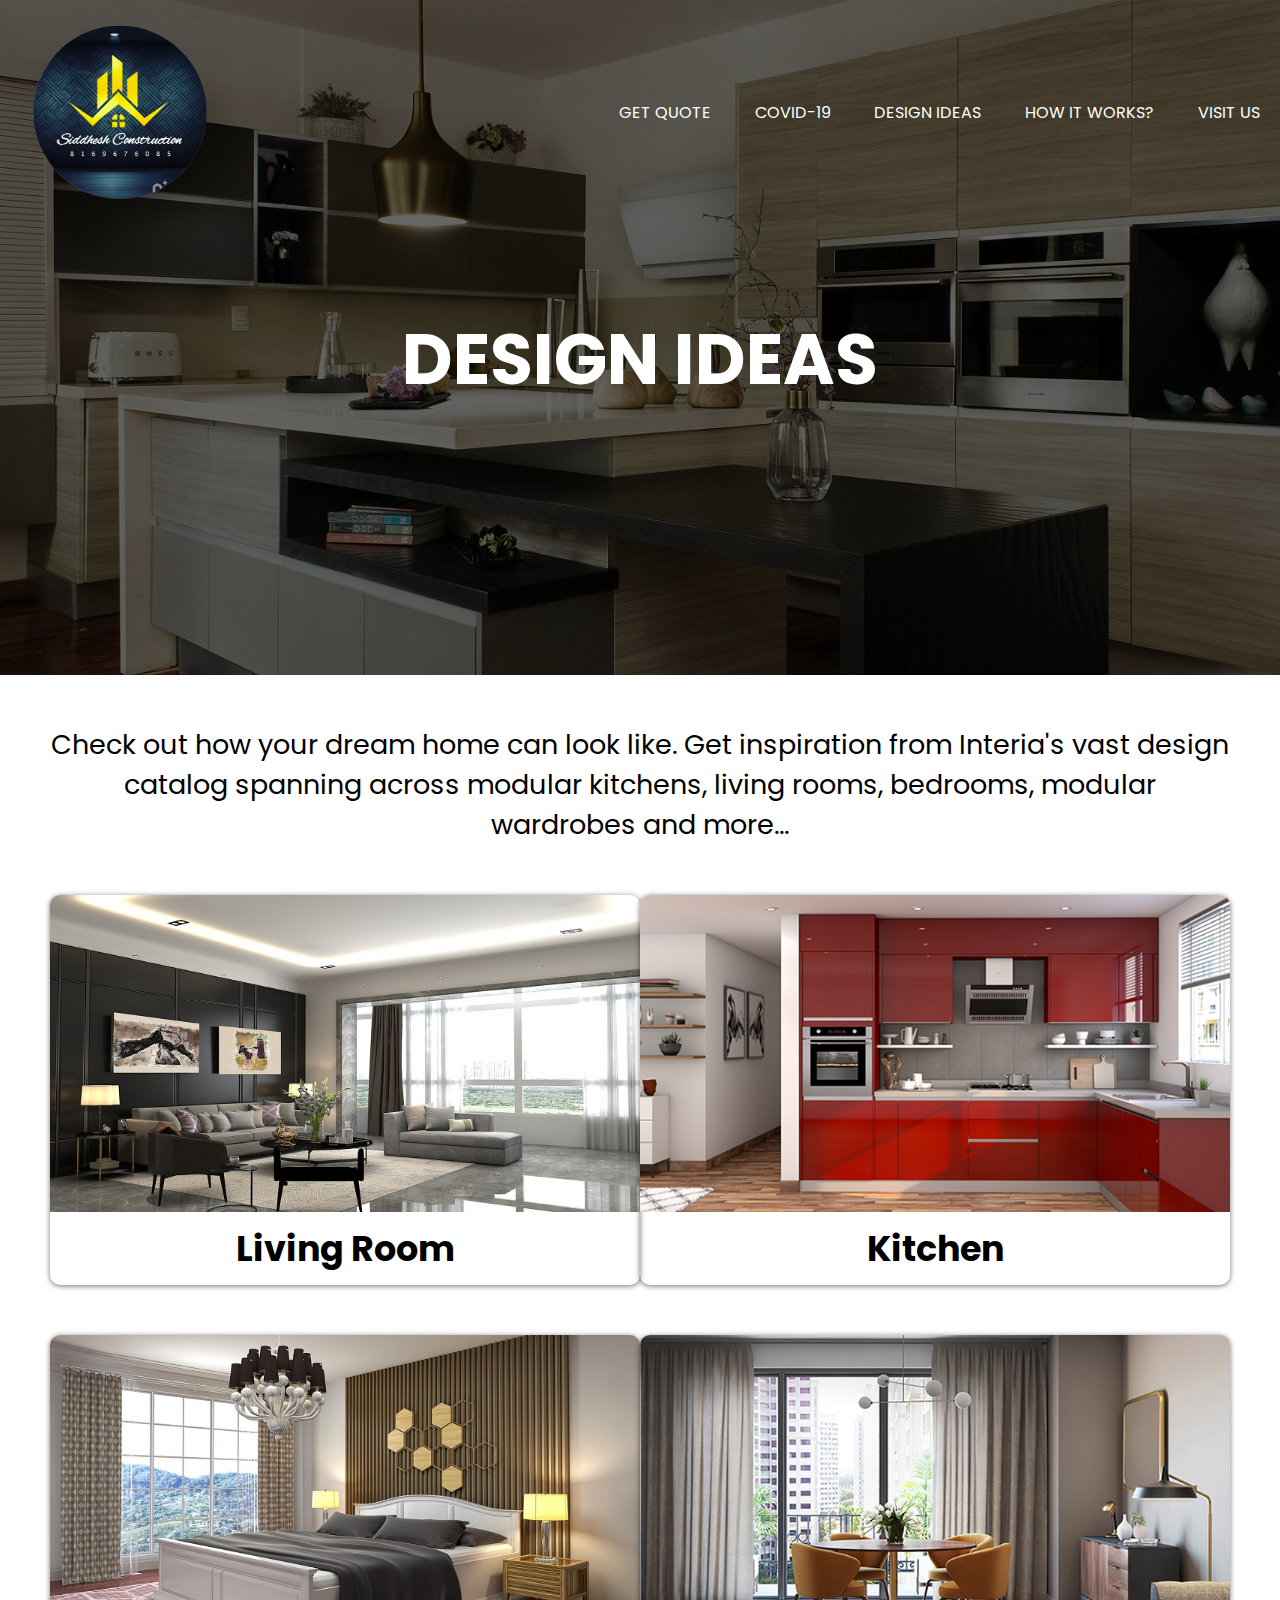
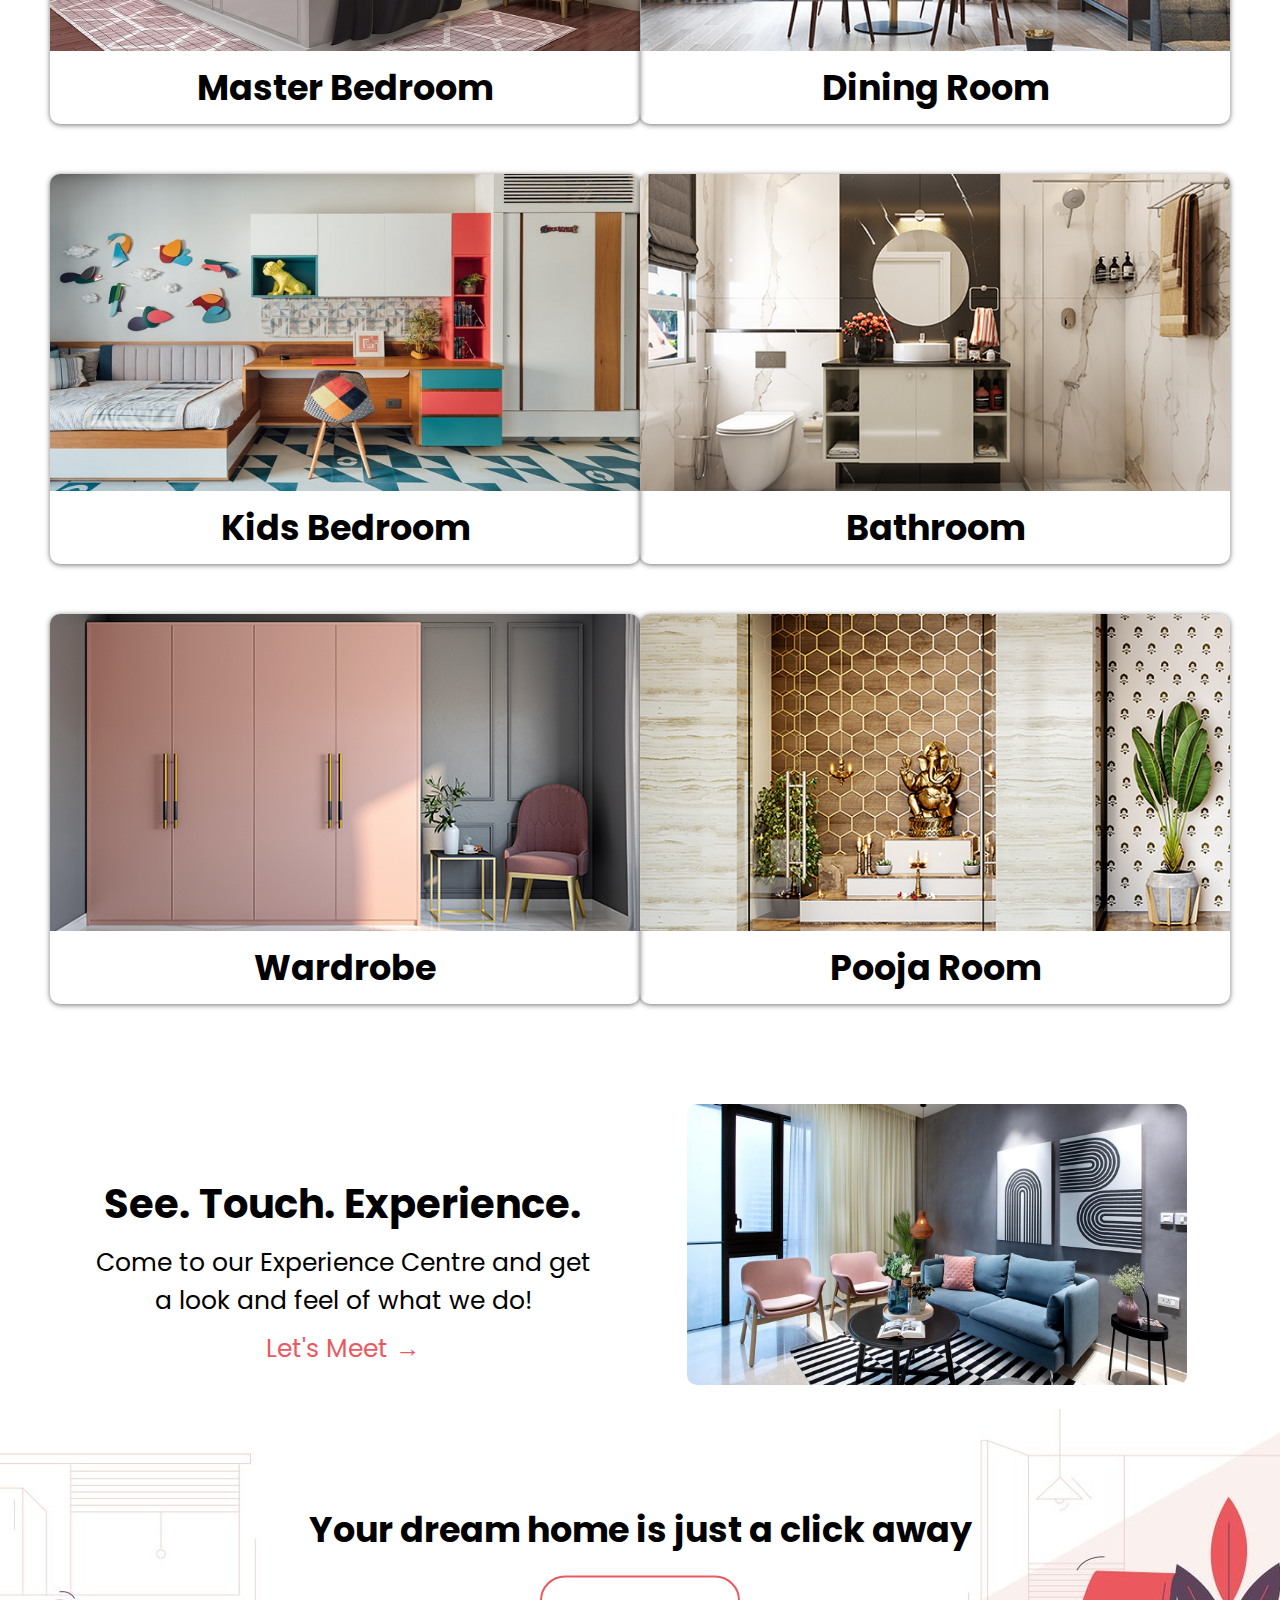
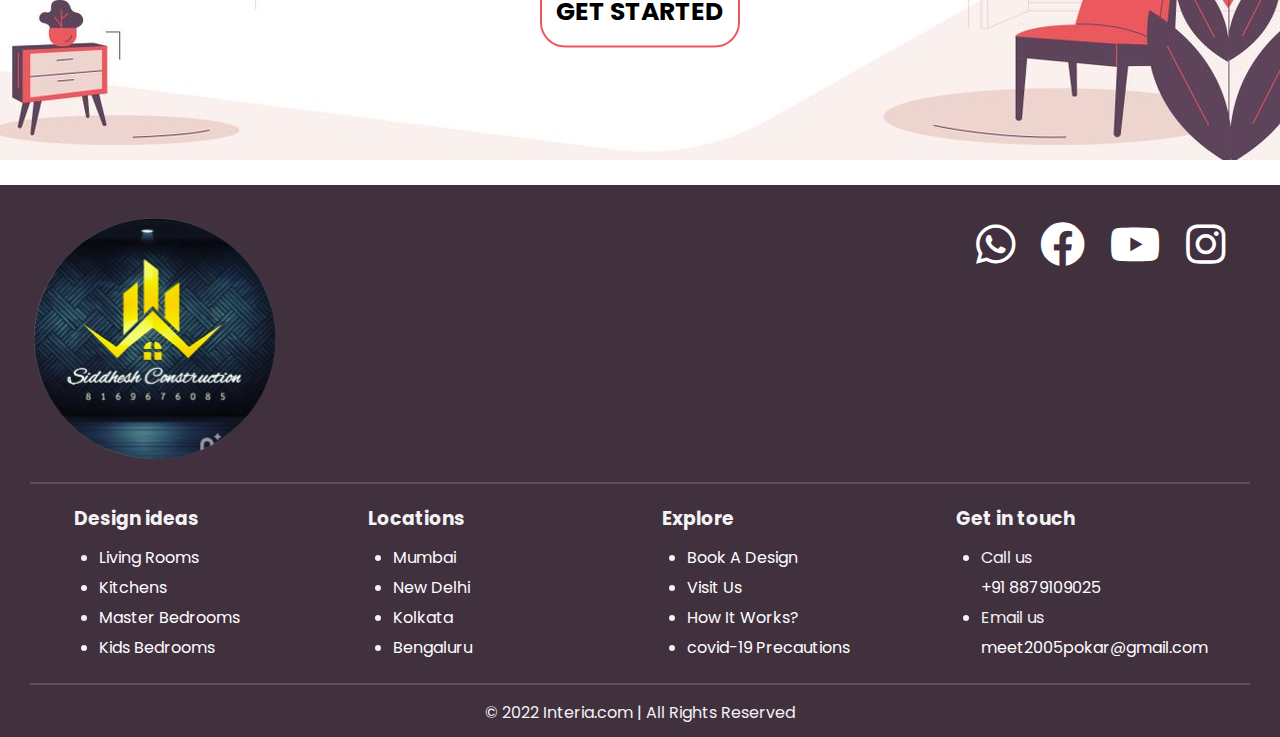
==== design.html @ 4752e4c7 "first commit" ====
<!DOCTYPE html>
<html lang="en">
<head>
    <meta charset="UTF-8">
    <meta http-equiv="X-UA-Compatible" content="IE=edge">
    <meta name="viewport" content="width=device-width, initial-scale=1.0">
    <meta name="viewport" content="width=device-width, initial-scale=1">
    <title>Interia: Best Interior Design Solutions for your Home | Get Free Quotes</title>
    <link rel="stylesheet" href="icons/css/all.css">
    <link rel="stylesheet" href="common-style.css">
    <link rel="stylesheet" href="design-style.css">
    <link rel="shortcut icon" href="source/favicon.ico" type="image/x-icon">
</head>
<body>
    <script src="code.js"></script>
    
    <div class="banner">
        <div class="navbar">
            <img onclick="btn('index.html');" src="source/logo.png" class="logo">
            <ul>
                <li><a href="book.html">Get Quote</a></li>
                <li><a  href="corona.html">covid-19</a></li>
                <li><a href="#">Design ideas</a></li>
                <li><a href="how.html">How It Works?</a></li>
                <li><a href="visit.html">Visit Us</a></li>
            </ul>
        </div>

        <div class="content">
            <h1>DESIGN IDEAS</h1>
        </div>
    </div>

    <div class="up" onclick="totop();">
        <i class="fas fa-arrow-up"></i>
    </div>

    <div class="m1">
        <div class="t1">
            <p>Check out how your dream home can look like. Get inspiration from Interia's vast design catalog spanning across modular kitchens, living rooms, bedrooms, modular wardrobes and more...</p>
        </div>
        <div class="d1">
            <div onclick="btn('show.html?topic=living-room');">
                <img src="source/design-m1-1.jpg">
                <h2>Living Room</h2>
            </div>
            <div onclick="btn('show.html?topic=kitchen');">
                <img src="source/design-m1-2.png">
                <h2>Kitchen</h2>
            </div>
        </div>
        <div class="d1">
            <div onclick="btn('show.html?topic=master-bedroom');">
                <img src="source/design-m1-3.jpg">
                <h2>Master Bedroom</h2>
            </div>
            <div onclick="btn('show.html?topic=dining-room');">
                <img src="source/design-m1-4.png">
                <h2>Dining Room</h2>
            </div>
        </div>
        <div class="d1">
            <div onclick="btn('show.html?topic=kids-bedroom');">
                <img src="source/design-m1-5.jpg">
                <h2>Kids Bedroom</h2>
            </div>
            <div onclick="btn('show.html?topic=bathroom');">
                <img src="source/design-m1-6.png">
                <h2>Bathroom</h2>
            </div>
        </div>
        <div class="d1">
            <div onclick="btn('show.html?topic=wardrobe');">
                <img src="source/design-m1-7.png">
                <h2>Wardrobe</h2>
            </div>
            <div onclick="btn('show.html?topic=pooja-room');">
                <img src="source/design-m1-8.png">
                <h2>Pooja Room</h2>
            </div>
        </div>
    </div>

    <div class="m2">
        <div class="d2">
            <div>
                <h2>See. Touch. Experience.</h2>
                <p>Come to our Experience Centre and get a look and feel of what we do!</p>
                <a href="visit.html"><p class="rd">Let's Meet →</p></a>
            </div>
            <div>
                <img src="source/design-m2.jpg">
            </div>
        </div>
    </div>

    <div class="m-last">
        <div class="last">
            <div>
                <h1>Your dream home is just a click away</h1>
                <button onclick="btn('book.html');">GET STARTED</button>
            </div>
        </div>
    </div>

    <footer>
        <div class="ftr-m">
            <div class="ftr-t">
                <img src="source/logo.png">
                <ul>
                    <li><a target="_blank" href="https://api.whatsapp.com/send/?phone=+918879109025&text=Hey There! I am interested in interior designs on website. Can I know more on this?"><i class="fab fa-whatsapp"></i></a></li>
                    <li><a target="_blank" href="https://www.facebook.com/profile.php?id=100061907891820"><i class="fab fa-facebook"></i></a></li>
                    <li><a target="_blank" href="https://www.youtube.com/"><i class="fab fa-youtube"></i></a></li>
                    <li><a target="_blank" href="https://www.instagram.com/meetpatel_2801/"><i class="fab fa-instagram"></i></i></a></li>
                </ul>
            </div>
            <div class="ftr-d">
                <div>
                    <h3>Design ideas</h3>
                    <ul>
                        <li><a href="show.html?topic=living-room">Living Rooms</a></li>
                        <li><a href="show.html?topic=kitchen">Kitchens</a></li>
                        <li><a href="show.html?topic=master-bedroom">Master Bedrooms</a></li>
                        <li><a href="show.html?topic=kids-bedroom">Kids Bedrooms</a></li>
                    </ul>
                </div>
                <div>
                    <h3>Locations</h3>
                    <ul>
                        <li><a href="https://www.google.com/maps/place/Mumbai" target="_blank">Mumbai</a></li>
                        <li><a href="https://www.google.com/maps/place/New+Delhi" target="_blank">New Delhi</a></li>
                        <li><a href="https://www.google.com/maps/place/Kolkata" target="_blank">Kolkata</a></li>
                        <li><a href="https://www.google.com/maps/place/Bengaluru" target="_blank">Bengaluru</a></li>
                    </ul>
                </div><div>
                    <h3>Explore</h3>
                    <ul>
                        <li><a href="book.html">Book A Design</a></li>
                        <li><a href="visit.html">Visit Us</a></li>
                        <li><a href="how.html">How It Works?</a></li>
                        <li><a href="corona.html">covid-19 Precautions</a></li>
                    </ul>
                </div><div>
                    <h3>Get in touch</h3>
                    <ul>
                        <li>Call us</li>
                        <a href="tel:8879109025">+91 8879109025</a>
                        <li>Email us</li>
                        <a href="mailto:meet2005pokar@gmail.com">meet2005pokar@gmail.com</a>
                    </ul>
                </div>
            </div>
            <div class="ftr-b">
                <h2>Designed By Meet</h2>
                <p>© 2022 Interia.com | All Rights Reserved</p>
            </div>
        </div>
    </footer>

</body>
</html>
---- common-style.css ----
@import url('https://fonts.googleapis.com/css2?family=Poppins&display=swap');

*{
    margin: 0;
    padding: 0;
    font-family: sans-serif;
    font-family: Poppins;
    scroll-behavior: smooth;

}
.banner{
    width: 100%;
    height: 100vh;
    background-size: cover;
    background-position: center;
    background-attachment: fixed;
}
.navbar{
    width: 100%;
    margin: auto;
    padding: 3px 0;
    display: flex;
    align-items: center;
    justify-content: space-between;
}
.logo{
    margin: 20px 0;
    width: 180px;
    cursor: pointer;
    margin-left: 30px;
   
}
.navbar ul li{
    list-style: none;
    display: inline-block;
    margin: 20px 20px;
    position: relative;
}
.navbar ul li a{
    text-decoration: none;
    color: white;
    text-transform: uppercase;
}
.navbar ul li::after{
    content: "";
    height: 3px;
    width: 0;
    background: #eb595f;
    position: absolute;
    left: 0;
    bottom: -10px;
    transition: 0.5s;
}
.navbar ul li:hover::after{
    width: 100%;
}
.content{
    width: 100%;
    position: absolute;
    top: 50%;
    transform: translateY(-50%);
    text-align: center;
    color: white;
}
.content h1{
    font-size: 70px;
}
.content p{
    margin: 20px auto;
    font-weight: 100;
    line-height: 25px;
    font-size: 20px;
    width: 45%;
}
.content button{
    font-size: 17px;
    width: 200px;
    padding: 15px 0;
    text-align: center;
    margin: 20px 10px;
    border-radius: 25px;
    font-weight: bold;
    border: 2px solid #eb595f;
    background: transparent;
    color: white;
    cursor: pointer;
    position: relative;
    overflow: hidden;
}
.content span{
    background: #eb595f;
    width: 0;
    height: 100%;
    border-radius: 25px;
    position: absolute;
    bottom: 0;
    left: 0;
    z-index: -1;
    transition: 0.5s;
}
button:hover span{
    width: 100%;
}
::-webkit-scrollbar{
    width: 8px;    
}
::-webkit-scrollbar-thumb{
    background: #eb595f;
    border-radius: 15px;
}
body{
    overflow: overlay;
}
.up{
    background: #eb595f;
    position: fixed;
    bottom: 25px;
    right: 20px;
    z-index: 1;
    padding: 10px 10px 10px 10px;
    height: 50px;
    width: 50px;
    border-radius: 100%;
    text-align: center;
    cursor: pointer;
    visibility: hidden;
    opacity: 0;
    transition: .5s;
}
.up.active{
    visibility: visible;
    opacity: 1;
}
.up i{
    color: #ffffff;
    font-size: 50px;
}
/* BETWEEN */
.rd{
    color: #eb595f;
    transition: .5s;
    cursor: pointer;
}
.rd:hover{
    transform: translateX(3%);
}
/* LAST */
.last{
    position: relative;
    background-image: url('source/bk.jpg');
    background-position: center;
    background-repeat: no-repeat;
    width: 100%;
    height: 400px;
}
.last div{
    width: 100%;
    position: absolute;
    top: 50%;
    transform: translateY(-50%);
    text-align: center;
}
.last div h1{
    font-size: 35px;
}
.last div button{
    font-size: 25px;
    color: black;
    transition: .5s;
}
.last div button{
    font-size: 25px;
    width: 200px;
    padding: 15px 0;
    text-align: center;
    margin: 20px 10px;
    border-radius: 25px;
    font-weight: bold;
    border: 2px solid #eb595f;
    background: transparent;
    color: black;
    cursor: pointer;
    position: relative;
}
.last div button:hover{
    background-color: #eb595f;
    color: white;
}
/* FOOTER */
.ftr-m{
    color: #f3f3f3;
    padding: 30px 30px 0 30px;
    background: #41303e;
    align-items: center;
    justify-content: space-between;
}
.ftr-t{
    width: 100%;
    display: flex;
    justify-content: space-between;
    padding: 0 0 20px 0;
    border-bottom: 2px solid #644b5e;
    margin: 0 0 20px 0;
}
.ftr-t img{
    width: 250px;
    align-content: left;
}
.ftr-t ul{
    list-style-type: none;
}
.ftr-t ul li{
    float: left;
}
.ftr-t ul li a{
    display: block;
    color: white;
    text-align: center;
    text-decoration: none;
}
.ftr-t ul li a i{
    font-size: 45px;
    margin: 7px 25px 0 0;
}
.ftr-t ul li a i:hover{
    color: #eb595f;
}
.ftr-d{
    display: flex;
    flex-wrap: wrap;
    justify-content: space-evenly;
    padding: 0 0 20px 0;
    border-bottom: 2px solid #644b5e;
}
.ftr-d div{
    width: 250px;
}
.ftr-d div h3{
    margin: 0 0 10px 0;
}
.ftr-d div ul{
    margin: 0 0 0 25px;
    line-height: 30px;
}
.ftr-d div a{
    text-decoration: none;
    color: white;
}
.ftr-d div a:hover{
    color: #eb595f;
}

.ftr-b{
    position: relative;
    padding: 15px 0 12px 0;
    width: 100%;
    text-align: center;
}
.ftr-b h2{
    position: absolute;
    top: 3px;
    color: #41303e;
    transition: 2s;
    cursor: default;
    font-size: 30px;
    left: 0px;
}
.ftr-b h2:hover{
    left: 20px;
    color: #eb595f;
}

@media screen and (max-width :600px) {

   
    .content h1{
        font-size: 150px;
        padding-left: 550px;
        padding-top: 1000px;
        text-wrap-mode: auto;
        width: 150%;
        align-content: center;
    }

    .content p{
        margin: 20px auto;
        font-weight: 50;
        line-height: 27px;
        font-size: 30px;
        width: 170%;
        align-items: center;
        padding-left: 500px;
        text-wrap-mode: auto;
    }

    .navbar{
        width: 100%;
        height: 100px;
        margin: auto;
        padding: 3px 0;
        padding-top: 200px;
        font-size: 30px;
        display: flex;
        align-items: center;
        padding-top: 50px;
        justify-content: space-between;
    }
    .banner{
        width: 1700px;
        height: 400vh;
        background-size: cover;
        background-position: center;
        background-attachment: fixed;
    }
    .content button{
        font-size: 50px;
        width: 300px;
        padding: 15px 0;
        align-items: center;
        text-align: center;
        margin: 20px 10px;
        margin-left: 700px;
        border-radius: 25px;
        font-weight: bold;
        border: 2px solid #eb595f;
        background: transparent;
        color: white;
        cursor: pointer;
        position: relative;
        overflow: hidden;
    }
    .content span{
       
        background: #eb595f;
        width: 0;
        height: 100%;
        border-radius: 25px;
        position: absolute;
        bottom: 0;
        left: 0;
        z-index: -1;
        transition: 0.5s;
    }
    /* FOOTER */
.ftr-m{
    width: 370%;
    height: fit-content;
    color: #f3f3f3;
    padding: 30px 30px 0 30px;
    background: #41303e;
    align-items: center;
    justify-content: space-between;
}
.ftr-t{
    width: 100%;
    display: flex;
    justify-content: space-between;
    padding: 0 0 20px 0;
    border-bottom: 2px solid #644b5e;
    margin: 0 0 20px 0;
}
.ftr-t img{
    width: 250px;
    align-content: left;
}
.ftr-t ul{
    list-style-type: none;
}
.ftr-t ul li{
    float: left;
}
.ftr-t ul li a{
    display: block;
    color: white;
    text-align: center;
    text-decoration: none;
}
.ftr-t ul li a i{
    font-size: 45px;
    margin: 7px 25px 0 0;
}
.ftr-t ul li a i:hover{
    color: #eb595f;
}
.ftr-d{
    width: 100%;
    height: fit-content;
    display: flex;
    flex-wrap: wrap;
    justify-content: space-evenly;
    padding: 0 0 20px 0;
    border-bottom: 2px solid #644b5e;
}
.ftr-d div{
    width: 250px;
}
.ftr-d div h3{
    margin: 0 0 10px 0;
}
.ftr-d div ul{
    margin: 0 0 0 25px;
    line-height: 30px;
}
.ftr-d div a{
    text-decoration: none;
    color: white;
}
.ftr-d div a:hover{
    color: #eb595f;
}

.ftr-b{
    position: relative;
    padding: 15px 0 12px 0;
    width: 100%;
    text-align: center;
}
.ftr-b h2{
    position: absolute;
    top: 3px;
    color: #41303e;
    transition: 2s;
    cursor: default;
    font-size: 30px;
    left: 0px;
}
.ftr-b h2:hover{
    left: 20px;
    color: #eb595f;
}
}
---- design-style.css ----
.banner{
    height: 75vh;
    background-image: linear-gradient(rgba(0,0,0,0.6), rgba(0,0,0,0.6)),url(source/design-background.jpg);

}
.content{
    top: 40%;
}



.m1{
    padding: 50px;
}
.t1{
    width: 100%;
    text-align: center;
}
.t1 p{
    font-size: 27px;
}
.d1{
    margin: 50px 0 0 0;
    display: flex;
    justify-content: space-evenly;
}
.d1 div{
    width: 600px;
    border-radius: 10px;
    box-shadow: 0 1px 6px rgba(0, 0, 0, 0.3), 0 1px 4px rgba(0, 0, 0, 0.3);
    cursor: pointer;
    overflow: hidden;
    flex-wrap: wrap;
}
.d1 div img{
    display: block;
    width: inherit;
    transition: .5s;
}
.d1 div:hover img{
    transform: scale(1.05);
}
.d1 div h2{
    margin: 10px 0 10px 0;
    text-align: center;
    font-size: 35px;
}



.d2{
    margin: 50px 0 0 0;
    display: flex;
    justify-content: space-evenly;
}
.d2 div{
    width: 500px;
    border-radius: 10px;
    overflow: hidden;
    flex-wrap: wrap;
    text-align: center;
}
.d2 div img{
    display: block;
    width: inherit;
}
.d2 div h2{
    margin: 70px 0 10px 0;
    font-size: 40px;
}
.d2 div p{
    margin: 10px 0 10px 0;
    font-size: 25px;
}
.d2 div a{
    text-decoration: none;
}
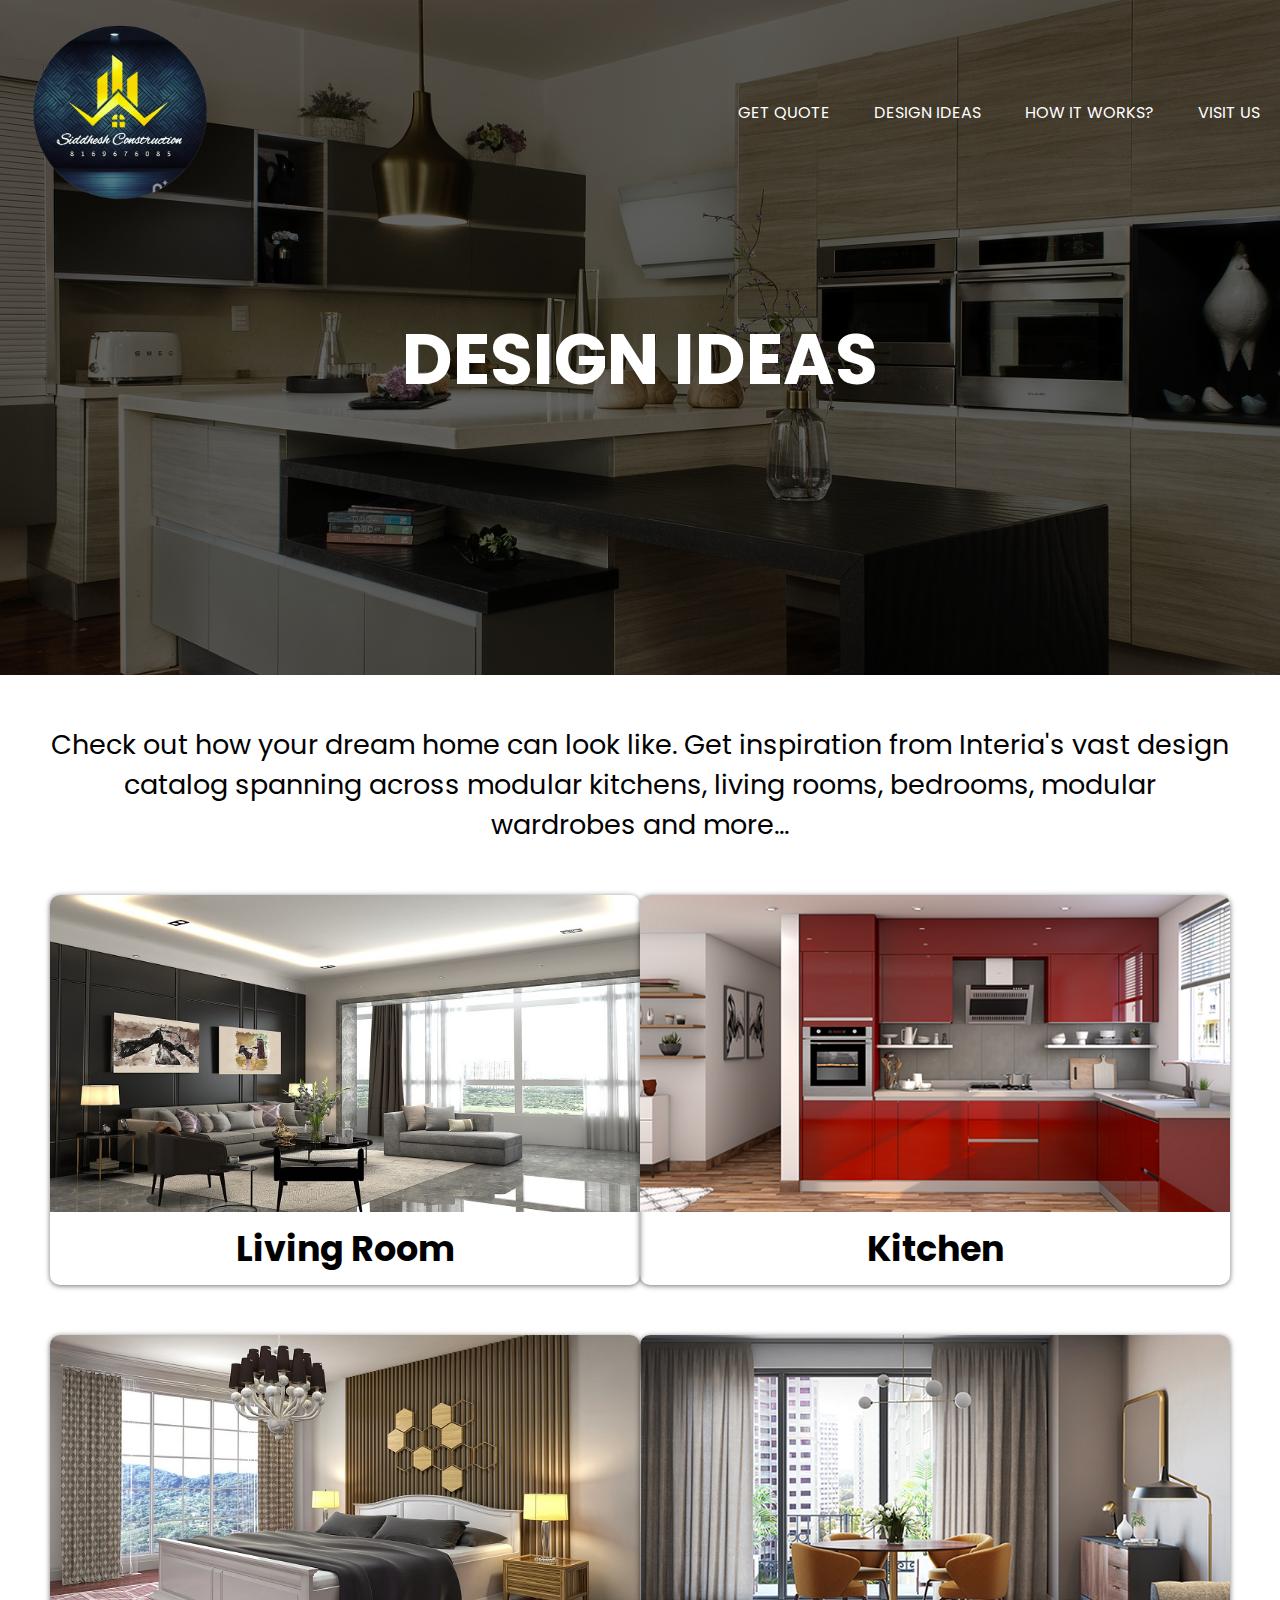
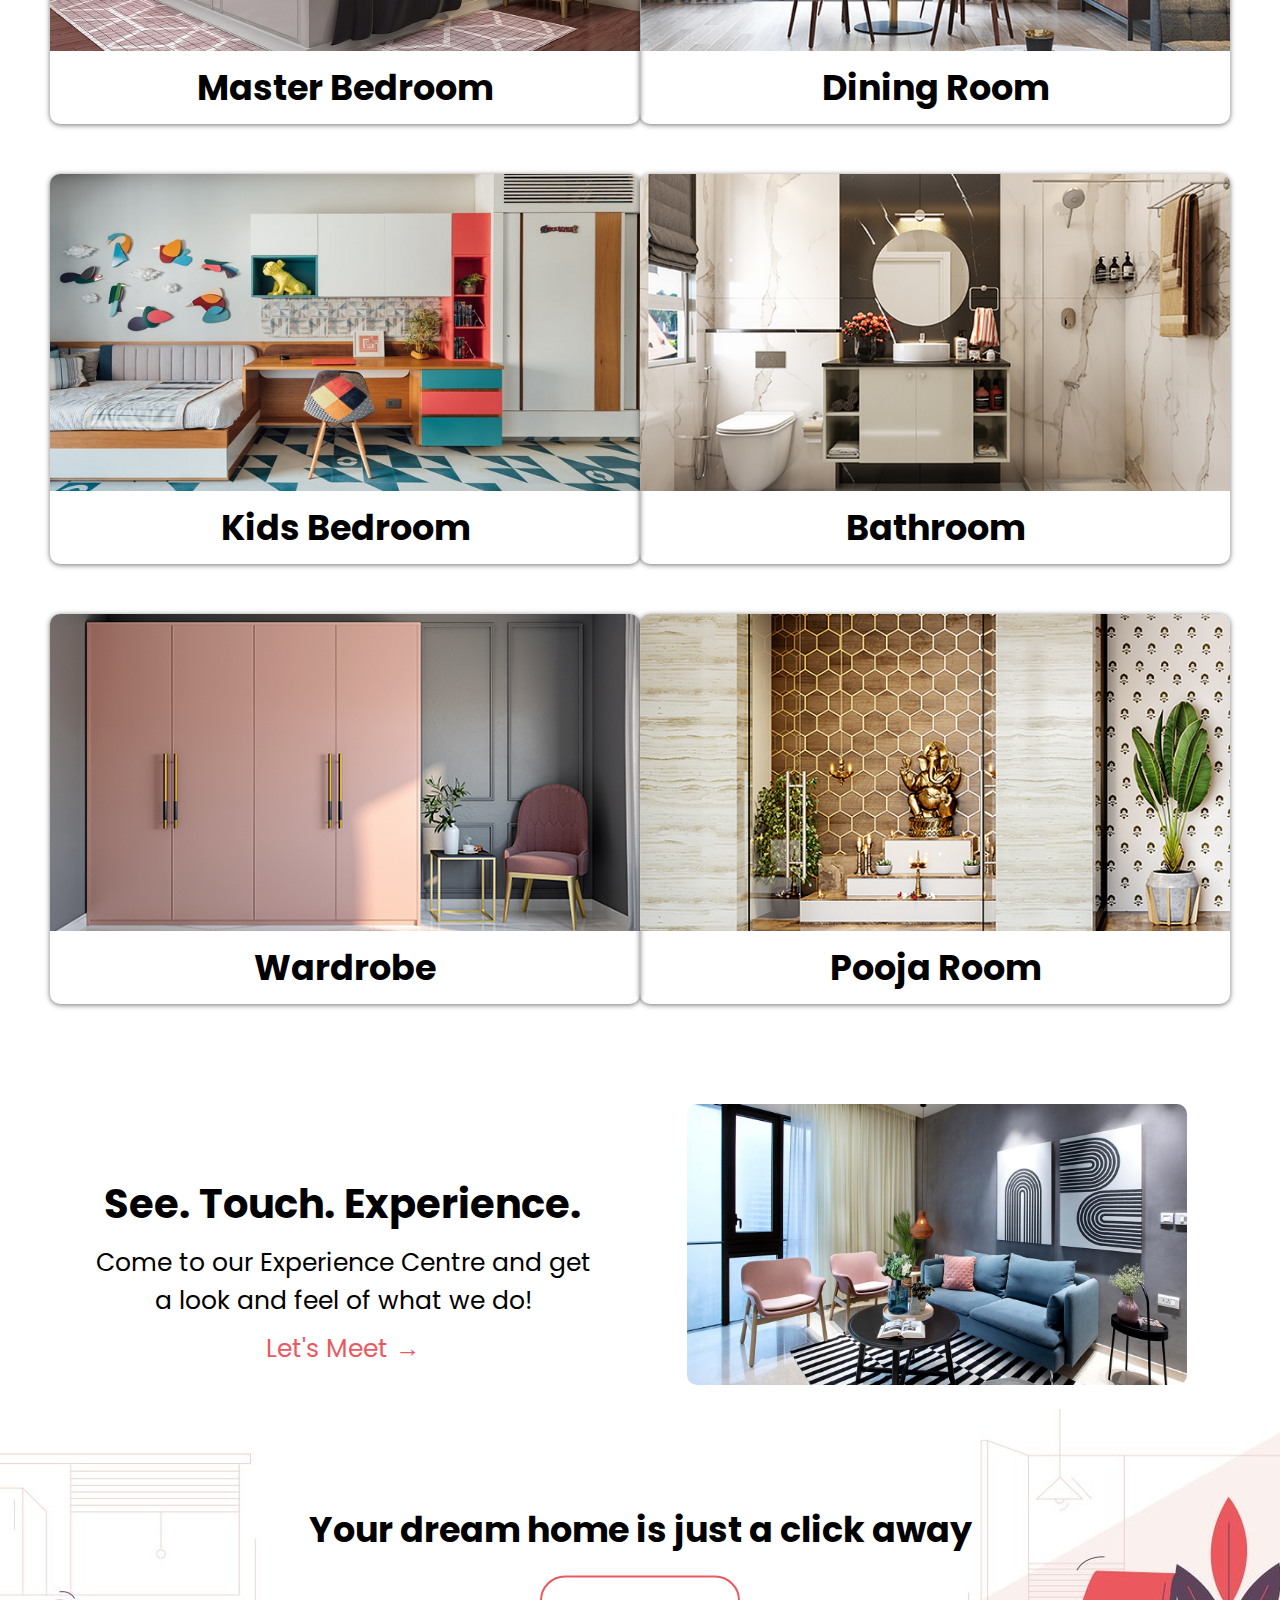
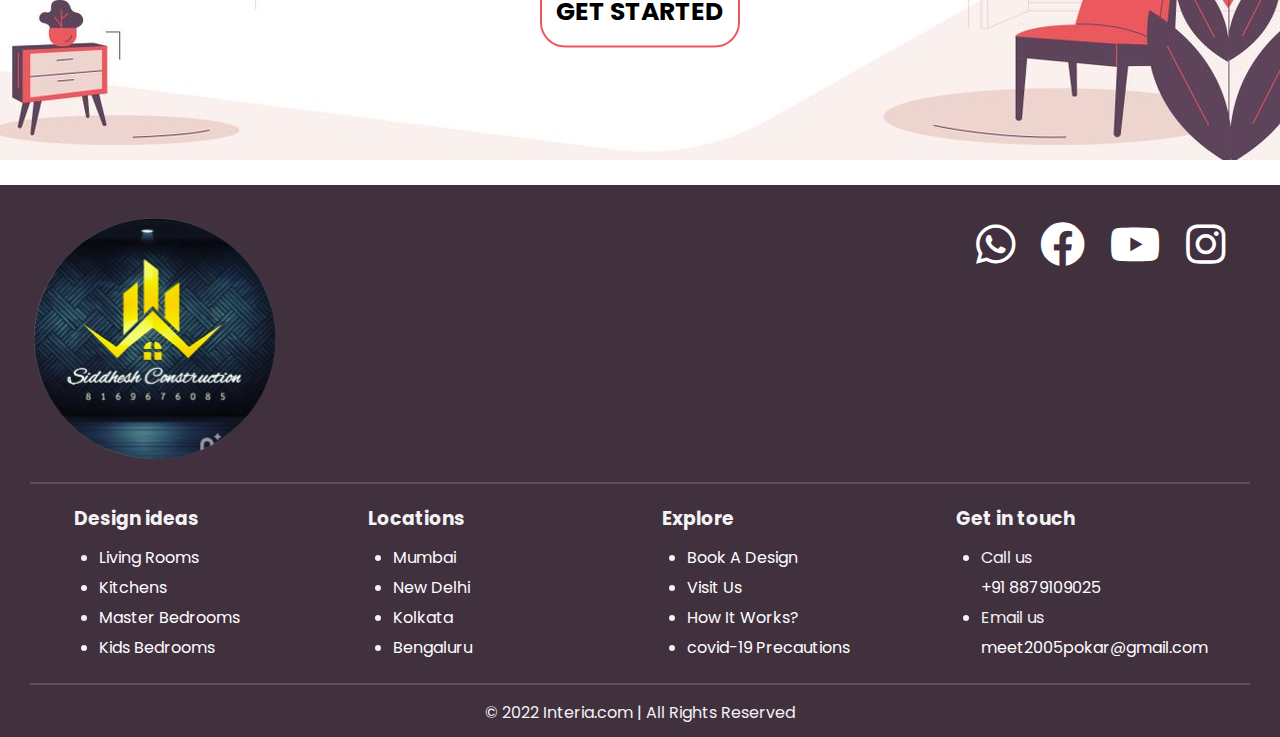
==== commit 9e557c65: "Design changes" ====
--- a/design.html
+++ b/design.html
@@ -19,7 +19,7 @@
             <img onclick="btn('index.html');" src="source/logo.png" class="logo">
             <ul>
                 <li><a href="book.html">Get Quote</a></li>
-                <li><a  href="corona.html">covid-19</a></li>
+                
                 <li><a href="#">Design ideas</a></li>
                 <li><a href="how.html">How It Works?</a></li>
                 <li><a href="visit.html">Visit Us</a></li>
